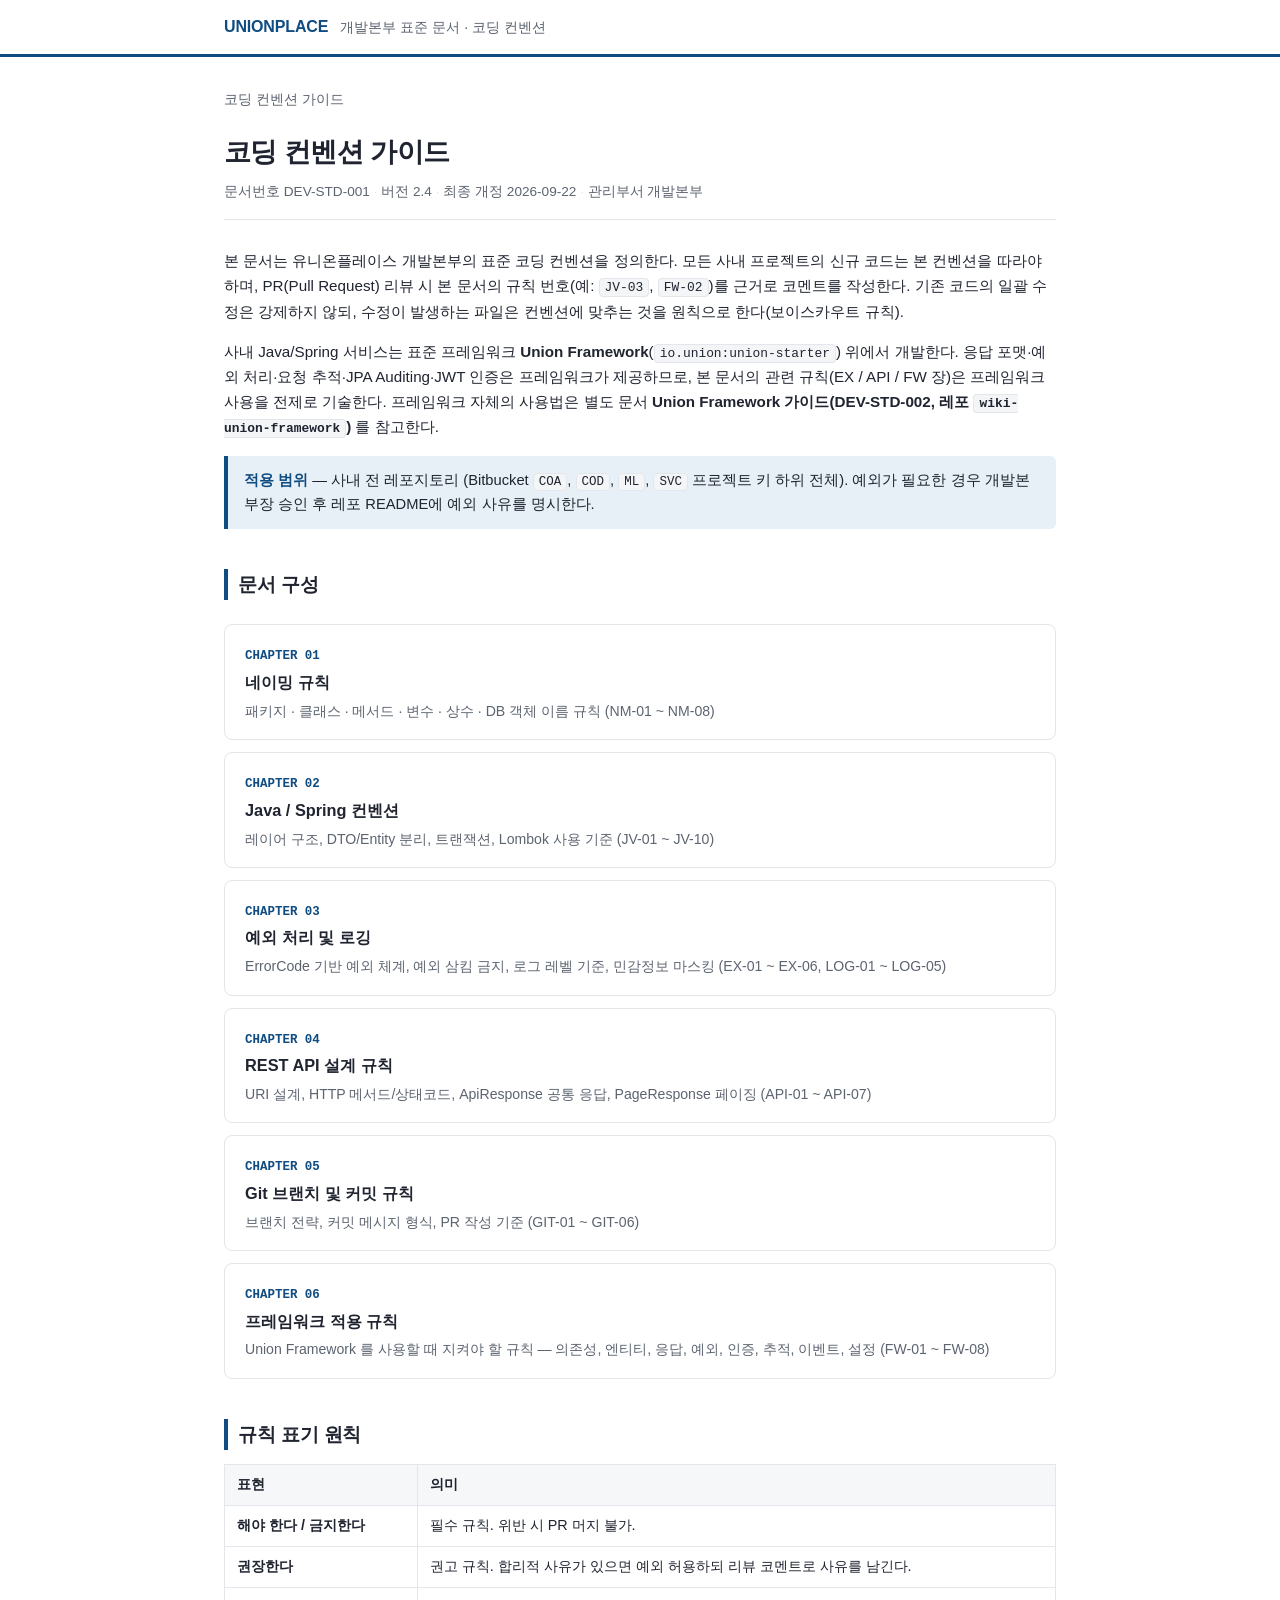
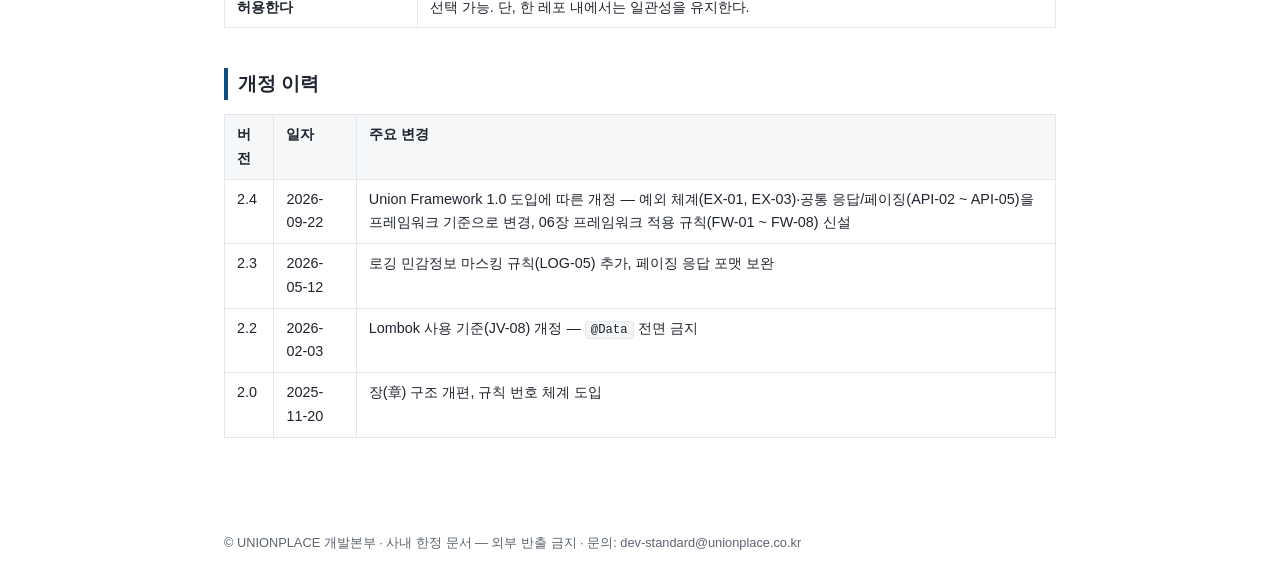
==== index.html @ c629ef0d "first commit" ====
<!DOCTYPE html>
<html lang="ko">
<head>
<meta charset="UTF-8">
<meta name="viewport" content="width=device-width, initial-scale=1.0">
<title>유니온플레이스 코딩 컨벤션 가이드</title>
<link rel="stylesheet" href="style.css">
</head>
<body>

<div class="topbar">
  <div class="inner">
    <span class="org">UNIONPLACE</span>
    <span class="doc">개발본부 표준 문서 · 코딩 컨벤션</span>
  </div>
</div>

<div class="page">
  <div class="breadcrumb">코딩 컨벤션 가이드</div>

  <h1>코딩 컨벤션 가이드</h1>
  <div class="doc-meta">
    <span>문서번호 DEV-STD-001</span>
    <span>버전 2.4</span>
    <span>최종 개정 2026-09-22</span>
    <span>관리부서 개발본부</span>
  </div>

  <p>
    본 문서는 유니온플레이스 개발본부의 표준 코딩 컨벤션을 정의한다.
    모든 사내 프로젝트의 신규 코드는 본 컨벤션을 따라야 하며,
    PR(Pull Request) 리뷰 시 본 문서의 규칙 번호(예: <code>JV-03</code>, <code>FW-02</code>)를 근거로 코멘트를 작성한다.
    기존 코드의 일괄 수정은 강제하지 않되, 수정이 발생하는 파일은 컨벤션에 맞추는 것을 원칙으로 한다(보이스카우트 규칙).
  </p>
  <p>
    사내 Java/Spring 서비스는 표준 프레임워크 <strong>Union Framework</strong>(<code>io.union:union-starter</code>) 위에서 개발한다.
    응답 포맷·예외 처리·요청 추적·JPA Auditing·JWT 인증은 프레임워크가 제공하므로, 본 문서의 관련 규칙(EX / API / FW 장)은
    프레임워크 사용을 전제로 기술한다. 프레임워크 자체의 사용법은 별도 문서 <strong>Union Framework 가이드(DEV-STD-002, 레포 <code>wiki-union-framework</code>)</strong> 를 참고한다.
  </p>

  <div class="callout">
    <strong>적용 범위</strong> — 사내 전 레포지토리 (Bitbucket <code>COA</code>, <code>COD</code>, <code>ML</code>, <code>SVC</code> 프로젝트 키 하위 전체).
    예외가 필요한 경우 개발본부장 승인 후 레포 README에 예외 사유를 명시한다.
  </div>

  <h2>문서 구성</h2>
  <ul class="toc-list">
    <li>
      <a href="01-naming.html">
        <span class="toc-no">CHAPTER 01</span>
        <span class="toc-title">네이밍 규칙</span>
        <span class="toc-desc">패키지 · 클래스 · 메서드 · 변수 · 상수 · DB 객체 이름 규칙 (NM-01 ~ NM-08)</span>
      </a>
    </li>
    <li>
      <a href="02-java-spring.html">
        <span class="toc-no">CHAPTER 02</span>
        <span class="toc-title">Java / Spring 컨벤션</span>
        <span class="toc-desc">레이어 구조, DTO/Entity 분리, 트랜잭션, Lombok 사용 기준 (JV-01 ~ JV-10)</span>
      </a>
    </li>
    <li>
      <a href="03-exception-logging.html">
        <span class="toc-no">CHAPTER 03</span>
        <span class="toc-title">예외 처리 및 로깅</span>
        <span class="toc-desc">ErrorCode 기반 예외 체계, 예외 삼킴 금지, 로그 레벨 기준, 민감정보 마스킹 (EX-01 ~ EX-06, LOG-01 ~ LOG-05)</span>
      </a>
    </li>
    <li>
      <a href="04-rest-api.html">
        <span class="toc-no">CHAPTER 04</span>
        <span class="toc-title">REST API 설계 규칙</span>
        <span class="toc-desc">URI 설계, HTTP 메서드/상태코드, ApiResponse 공통 응답, PageResponse 페이징 (API-01 ~ API-07)</span>
      </a>
    </li>
    <li>
      <a href="05-git.html">
        <span class="toc-no">CHAPTER 05</span>
        <span class="toc-title">Git 브랜치 및 커밋 규칙</span>
        <span class="toc-desc">브랜치 전략, 커밋 메시지 형식, PR 작성 기준 (GIT-01 ~ GIT-06)</span>
      </a>
    </li>
    <li>
      <a href="06-framework-rules.html">
        <span class="toc-no">CHAPTER 06</span>
        <span class="toc-title">프레임워크 적용 규칙</span>
        <span class="toc-desc">Union Framework 를 사용할 때 지켜야 할 규칙 — 의존성, 엔티티, 응답, 예외, 인증, 추적, 이벤트, 설정 (FW-01 ~ FW-08)</span>
      </a>
    </li>
  </ul>

  <h2>규칙 표기 원칙</h2>
  <table>
    <tr><th>표현</th><th>의미</th></tr>
    <tr><td><strong>해야 한다 / 금지한다</strong></td><td>필수 규칙. 위반 시 PR 머지 불가.</td></tr>
    <tr><td><strong>권장한다</strong></td><td>권고 규칙. 합리적 사유가 있으면 예외 허용하되 리뷰 코멘트로 사유를 남긴다.</td></tr>
    <tr><td><strong>허용한다</strong></td><td>선택 가능. 단, 한 레포 내에서는 일관성을 유지한다.</td></tr>
  </table>

  <h2>개정 이력</h2>
  <table>
    <tr><th>버전</th><th>일자</th><th>주요 변경</th></tr>
    <tr><td>2.4</td><td>2026-09-22</td><td>Union Framework 1.0 도입에 따른 개정 — 예외 체계(EX-01, EX-03)·공통 응답/페이징(API-02 ~ API-05)을 프레임워크 기준으로 변경, 06장 프레임워크 적용 규칙(FW-01 ~ FW-08) 신설</td></tr>
    <tr><td>2.3</td><td>2026-05-12</td><td>로깅 민감정보 마스킹 규칙(LOG-05) 추가, 페이징 응답 포맷 보완</td></tr>
    <tr><td>2.2</td><td>2026-02-03</td><td>Lombok 사용 기준(JV-08) 개정 — <code>@Data</code> 전면 금지</td></tr>
    <tr><td>2.0</td><td>2025-11-20</td><td>장(章) 구조 개편, 규칙 번호 체계 도입</td></tr>
  </table>
</div>

<footer class="doc-footer">
  © UNIONPLACE 개발본부 · 사내 한정 문서 — 외부 반출 금지 · 문의: dev-standard@unionplace.co.kr
</footer>

</body>
</html>
---- style.css ----
:root {
  --ink: #1f2430;
  --muted: #5c6470;
  --line: #e3e6ea;
  --bg: #ffffff;
  --bg-soft: #f6f7f9;
  --accent: #0f4c81;        /* Union 딥 블루 */
  --accent-soft: #e8f0f7;
  --good: #1a7f4b;
  --bad: #b3392f;
  --code-bg: #f4f5f7;
}

* { box-sizing: border-box; }

body {
  margin: 0;
  font-family: "Pretendard", "Apple SD Gothic Neo", "Malgun Gothic", sans-serif;
  color: var(--ink);
  background: var(--bg);
  line-height: 1.65;
}

/* 상단 바 */
.topbar {
  border-bottom: 3px solid var(--accent);
  background: var(--bg);
}
.topbar .inner {
  max-width: 880px;
  margin: 0 auto;
  padding: 14px 24px;
  display: flex;
  align-items: baseline;
  gap: 12px;
}
.topbar .org { font-weight: 700; color: var(--accent); letter-spacing: -0.01em; }
.topbar .doc { color: var(--muted); font-size: 0.9rem; }

/* 본문 */
.page {
  max-width: 880px;
  margin: 0 auto;
  padding: 32px 24px 80px;
}

.breadcrumb { font-size: 0.85rem; color: var(--muted); margin-bottom: 18px; }
.breadcrumb a { color: var(--accent); text-decoration: none; }
.breadcrumb a:hover { text-decoration: underline; }

h1 { font-size: 1.7rem; letter-spacing: -0.02em; margin: 0 0 6px; }
.doc-meta {
  font-size: 0.85rem;
  color: var(--muted);
  margin-bottom: 28px;
  padding-bottom: 16px;
  border-bottom: 1px solid var(--line);
}
.doc-meta span + span::before { content: " · "; color: var(--line); }

h2 {
  font-size: 1.2rem;
  margin: 40px 0 12px;
  padding-left: 10px;
  border-left: 4px solid var(--accent);
  letter-spacing: -0.01em;
}
h3 { font-size: 1.02rem; margin: 26px 0 8px; }

p, li { font-size: 0.95rem; }
ul { padding-left: 22px; }

a { color: var(--accent); }

/* 코드 */
code {
  font-family: "JetBrains Mono", "D2Coding", Consolas, monospace;
  font-size: 0.85em;
  background: var(--code-bg);
  border: 1px solid var(--line);
  border-radius: 4px;
  padding: 1px 5px;
}
pre {
  background: var(--code-bg);
  border: 1px solid var(--line);
  border-radius: 6px;
  padding: 14px 16px;
  overflow-x: auto;
  font-size: 0.84rem;
  line-height: 1.55;
}
pre code { background: none; border: none; padding: 0; }

/* 좋은 예 / 나쁜 예 */
.example { border-radius: 6px; padding: 12px 16px; margin: 10px 0; }
.example pre { margin: 8px 0 0; background: #fff; }
.example .label { font-weight: 700; font-size: 0.85rem; }
.example.good { background: #eef7f1; border: 1px solid #cfe7d8; }
.example.good .label { color: var(--good); }
.example.bad { background: #fbeeec; border: 1px solid #f0d4d0; }
.example.bad .label { color: var(--bad); }

/* 규칙 번호 */
.rule-id {
  display: inline-block;
  font-family: "JetBrains Mono", monospace;
  font-size: 0.75rem;
  font-weight: 700;
  color: var(--accent);
  background: var(--accent-soft);
  border-radius: 4px;
  padding: 1px 8px;
  margin-right: 8px;
  vertical-align: middle;
}

/* 표 */
table { border-collapse: collapse; width: 100%; margin: 14px 0; font-size: 0.9rem; }
th, td { border: 1px solid var(--line); padding: 8px 12px; text-align: left; vertical-align: top; }
th { background: var(--bg-soft); font-weight: 600; }

/* 콜아웃 */
.callout {
  background: var(--accent-soft);
  border-left: 4px solid var(--accent);
  border-radius: 0 6px 6px 0;
  padding: 12px 16px;
  margin: 16px 0;
  font-size: 0.92rem;
}
.callout strong:first-child { color: var(--accent); }

/* index 카드 목록 */
.toc-list { list-style: none; padding: 0; margin: 24px 0; }
.toc-list li {
  border: 1px solid var(--line);
  border-radius: 8px;
  margin-bottom: 12px;
  transition: border-color 0.15s;
}
.toc-list li:hover { border-color: var(--accent); }
.toc-list a {
  display: block;
  padding: 16px 20px;
  text-decoration: none;
  color: inherit;
}
.toc-list .toc-no {
  font-family: "JetBrains Mono", monospace;
  font-size: 0.78rem;
  font-weight: 700;
  color: var(--accent);
}
.toc-list .toc-title { font-weight: 700; font-size: 1.02rem; display: block; margin: 2px 0; }
.toc-list .toc-desc { font-size: 0.88rem; color: var(--muted); }

/* 페이지 하단 내비게이션 */
.page-nav {
  display: flex;
  justify-content: space-between;
  margin-top: 56px;
  padding-top: 18px;
  border-top: 1px solid var(--line);
  font-size: 0.9rem;
}
.page-nav a { text-decoration: none; }
.page-nav a:hover { text-decoration: underline; }

footer.doc-footer {
  max-width: 880px;
  margin: 0 auto;
  padding: 0 24px 40px;
  font-size: 0.8rem;
  color: var(--muted);
}
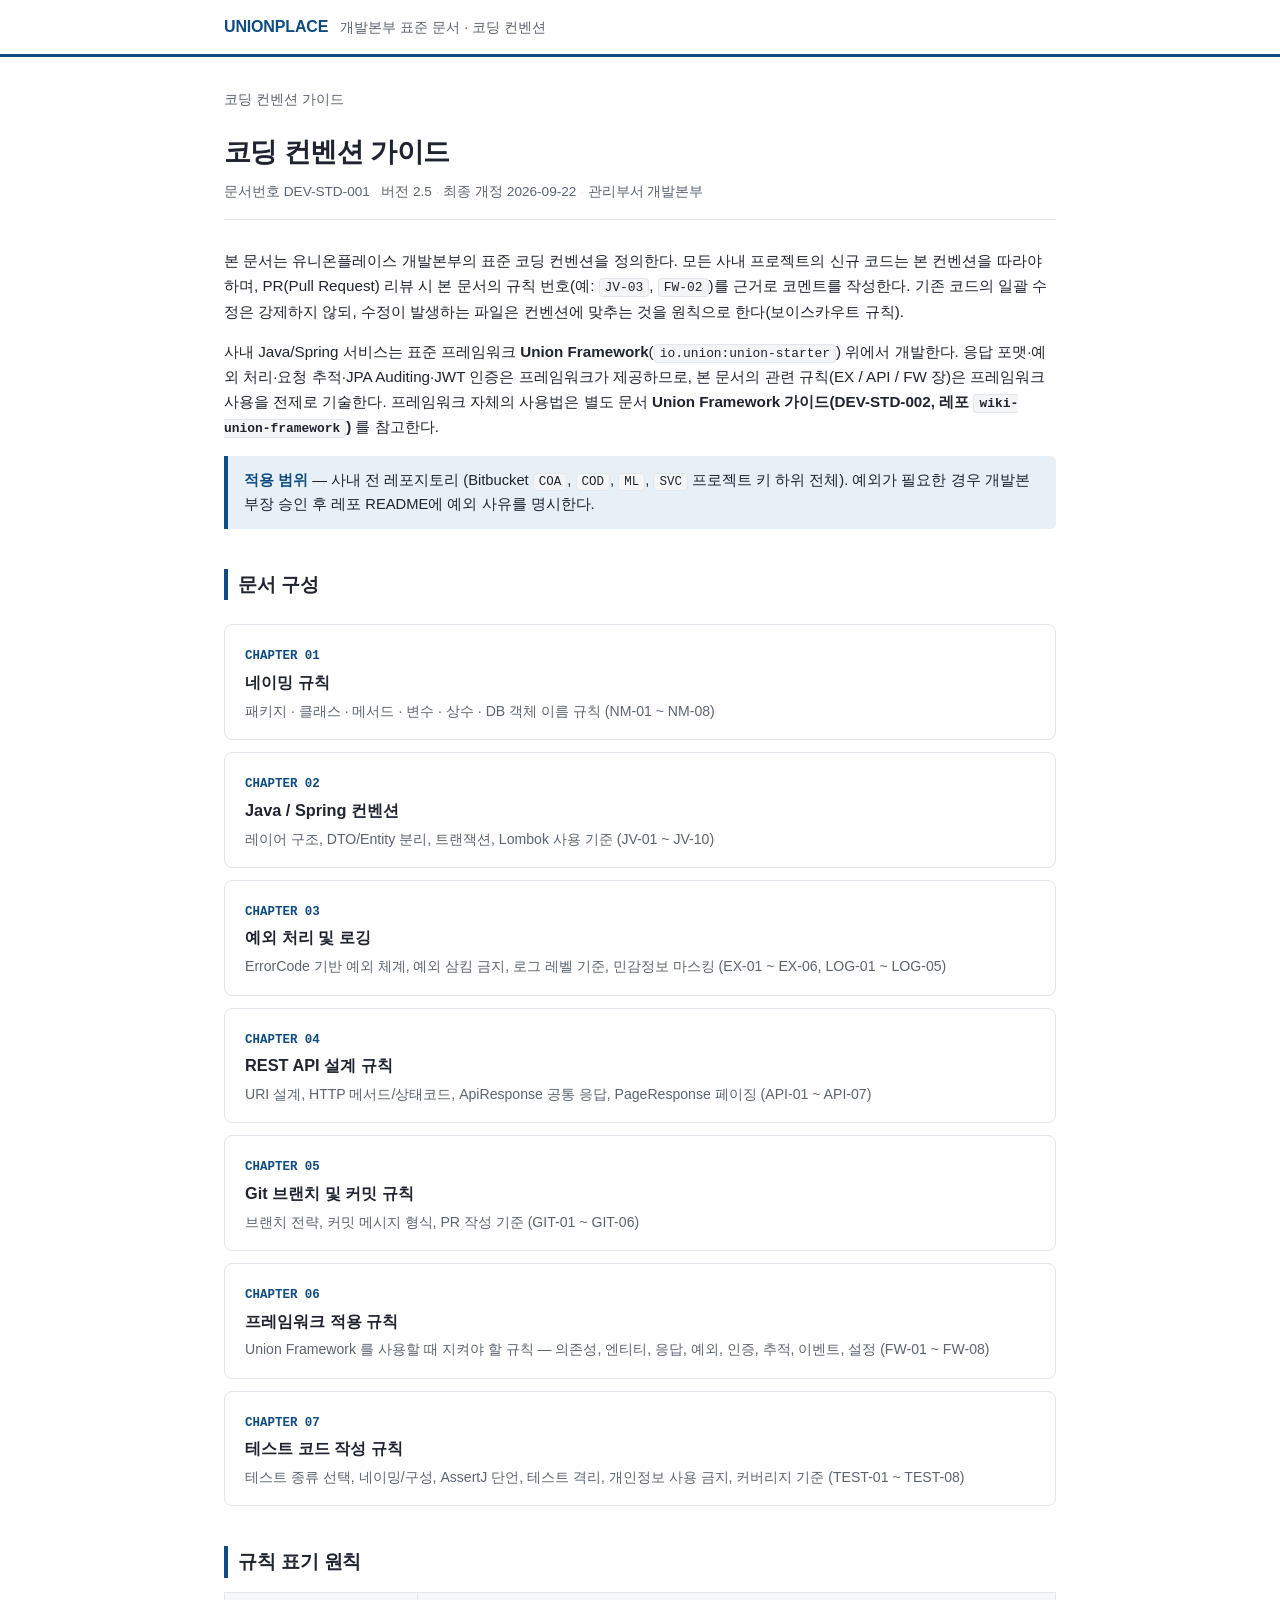
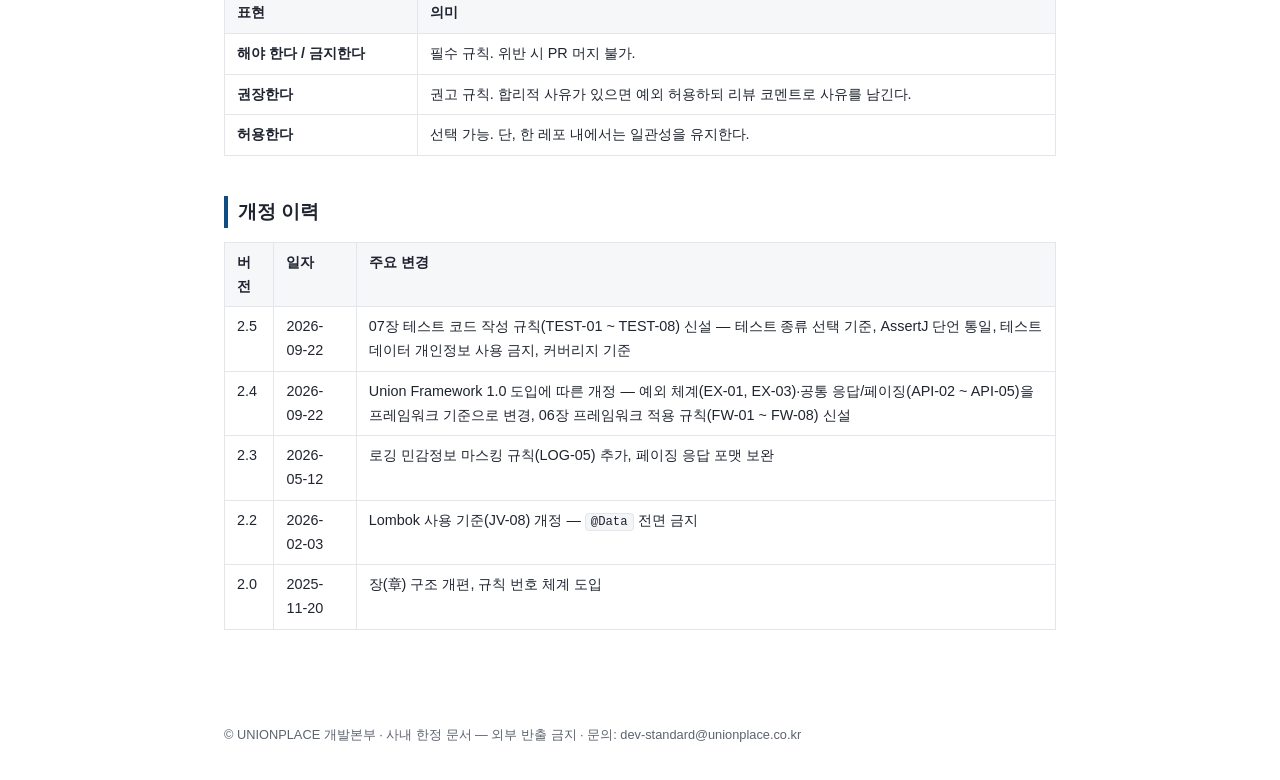
==== commit 275848ec: "docs: 07장 테스트 코드 작성 규칙(TEST-01 ~ TEST-08) 신설 테스트 코드 기준이 문서화되어 있지 않아 PR 리뷰 시 근거로 삼을 규칙이 없었다. 테스트 종류 선" ====
--- a/index.html
+++ b/index.html
@@ -21,7 +21,7 @@
   <h1>코딩 컨벤션 가이드</h1>
   <div class="doc-meta">
     <span>문서번호 DEV-STD-001</span>
-    <span>버전 2.4</span>
+    <span>버전 2.5</span>
     <span>최종 개정 2026-09-22</span>
     <span>관리부서 개발본부</span>
   </div>
@@ -87,6 +87,13 @@
         <span class="toc-desc">Union Framework 를 사용할 때 지켜야 할 규칙 — 의존성, 엔티티, 응답, 예외, 인증, 추적, 이벤트, 설정 (FW-01 ~ FW-08)</span>
       </a>
     </li>
+    <li>
+      <a href="07-testing.html">
+        <span class="toc-no">CHAPTER 07</span>
+        <span class="toc-title">테스트 코드 작성 규칙</span>
+        <span class="toc-desc">테스트 종류 선택, 네이밍/구성, AssertJ 단언, 테스트 격리, 개인정보 사용 금지, 커버리지 기준 (TEST-01 ~ TEST-08)</span>
+      </a>
+    </li>
   </ul>
 
   <h2>규칙 표기 원칙</h2>
@@ -100,6 +107,7 @@
   <h2>개정 이력</h2>
   <table>
     <tr><th>버전</th><th>일자</th><th>주요 변경</th></tr>
+    <tr><td>2.5</td><td>2026-09-22</td><td>07장 테스트 코드 작성 규칙(TEST-01 ~ TEST-08) 신설 — 테스트 종류 선택 기준, AssertJ 단언 통일, 테스트 데이터 개인정보 사용 금지, 커버리지 기준</td></tr>
     <tr><td>2.4</td><td>2026-09-22</td><td>Union Framework 1.0 도입에 따른 개정 — 예외 체계(EX-01, EX-03)·공통 응답/페이징(API-02 ~ API-05)을 프레임워크 기준으로 변경, 06장 프레임워크 적용 규칙(FW-01 ~ FW-08) 신설</td></tr>
     <tr><td>2.3</td><td>2026-05-12</td><td>로깅 민감정보 마스킹 규칙(LOG-05) 추가, 페이징 응답 포맷 보완</td></tr>
     <tr><td>2.2</td><td>2026-02-03</td><td>Lombok 사용 기준(JV-08) 개정 — <code>@Data</code> 전면 금지</td></tr>
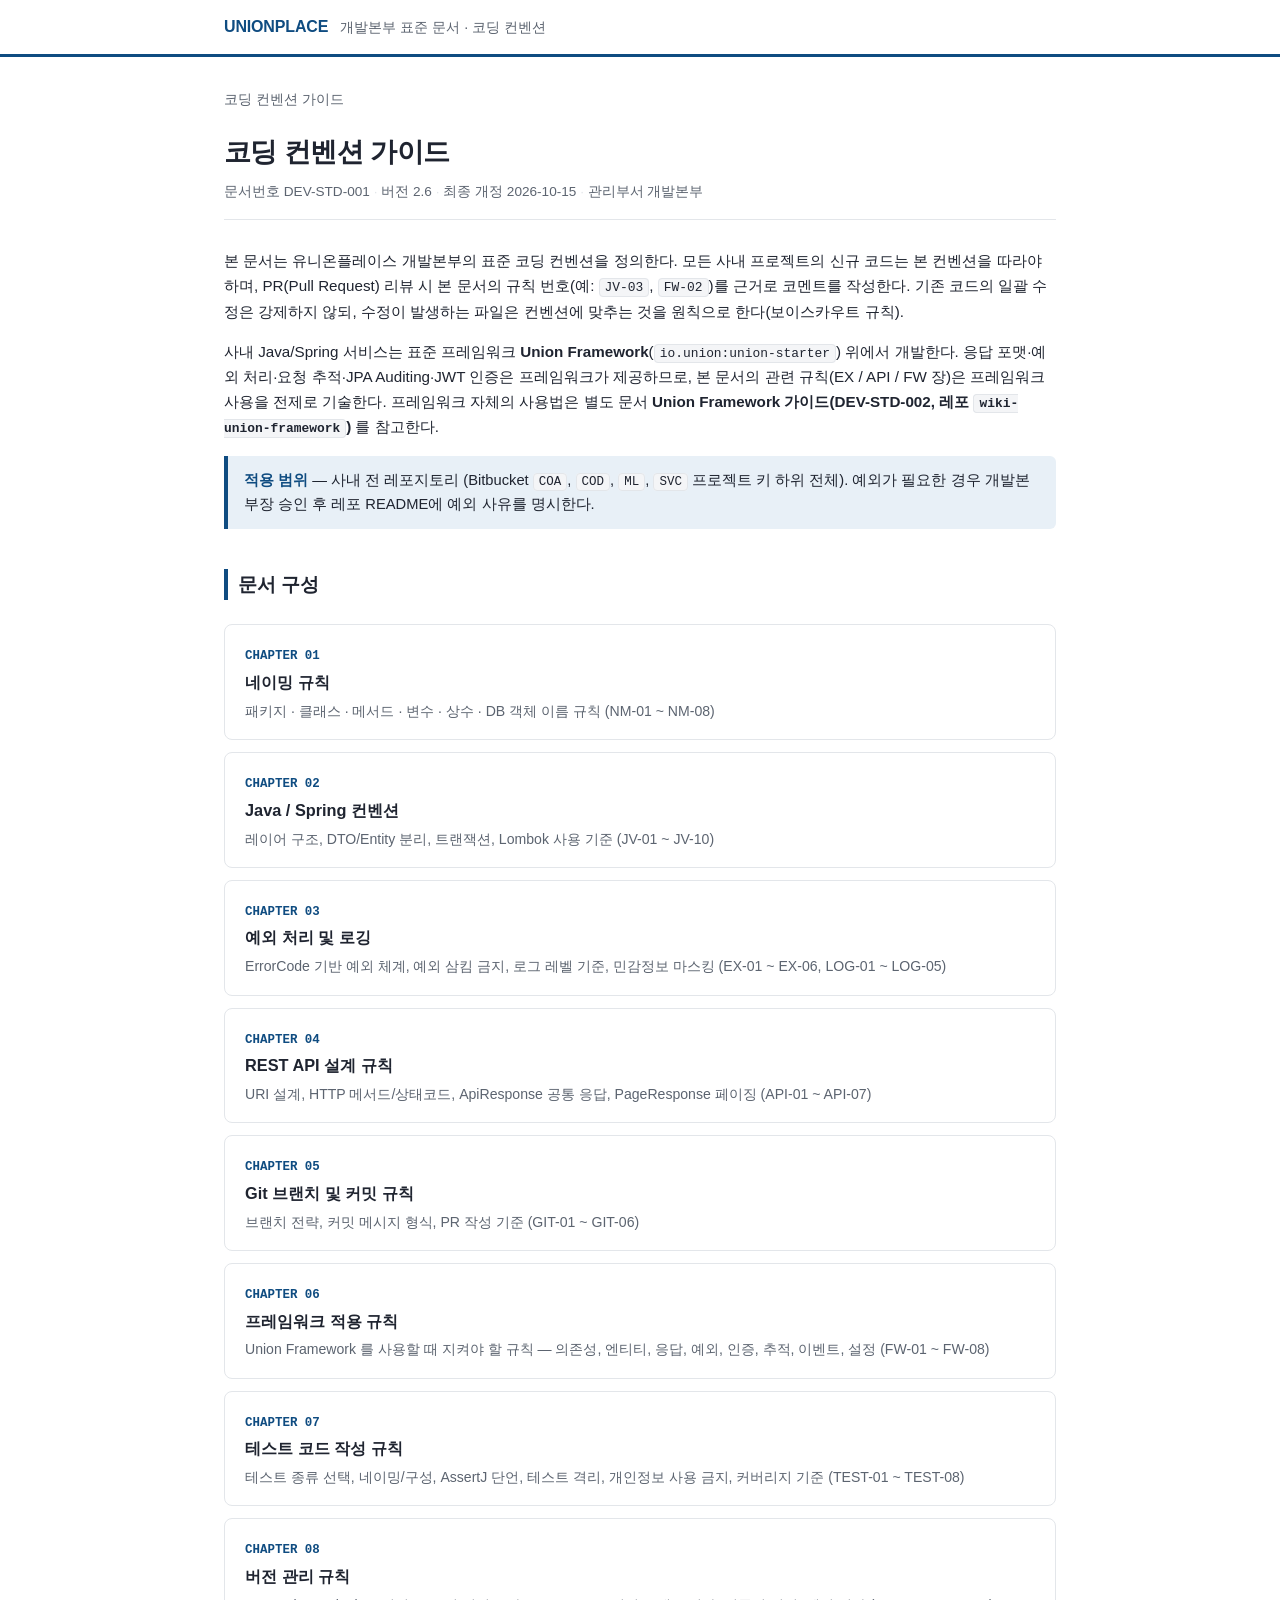
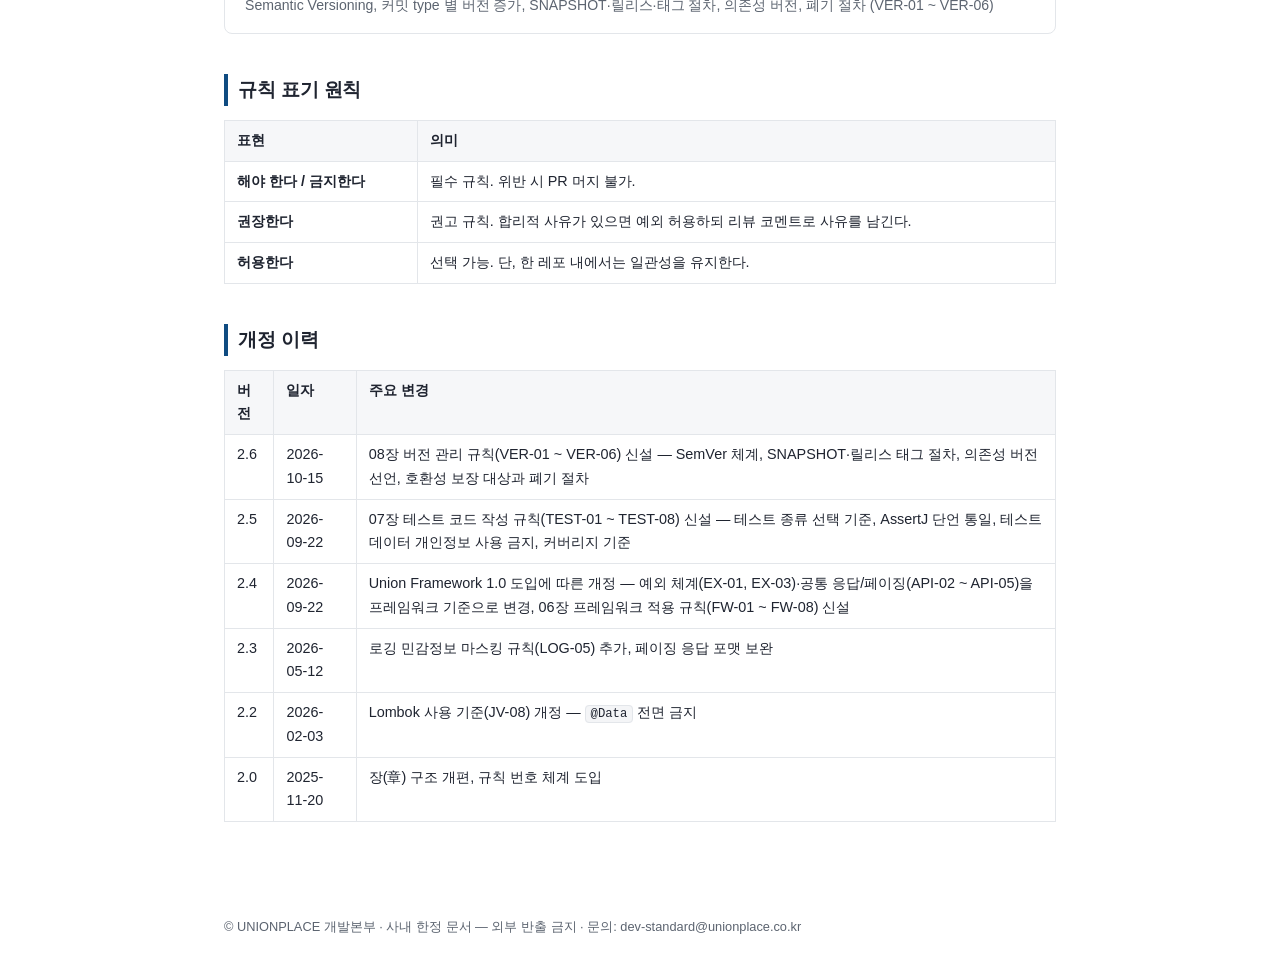
==== commit 88f7aead: "docs: 버전 관리 규칙(08장) 추가 SemVer 체계, 커밋 type별 버전 증가, SNAPSHOT·릴리스·태그 절차, 의존성 버전 선언, 호환성 보장 대상과 폐기 절차(VE" ====
--- a/index.html
+++ b/index.html
@@ -21,8 +21,8 @@
   <h1>코딩 컨벤션 가이드</h1>
   <div class="doc-meta">
     <span>문서번호 DEV-STD-001</span>
-    <span>버전 2.5</span>
-    <span>최종 개정 2026-09-22</span>
+    <span>버전 2.6</span>
+    <span>최종 개정 2026-10-15</span>
     <span>관리부서 개발본부</span>
   </div>
 
@@ -94,6 +94,13 @@
         <span class="toc-desc">테스트 종류 선택, 네이밍/구성, AssertJ 단언, 테스트 격리, 개인정보 사용 금지, 커버리지 기준 (TEST-01 ~ TEST-08)</span>
       </a>
     </li>
+    <li>
+      <a href="08-versioning.html">
+        <span class="toc-no">CHAPTER 08</span>
+        <span class="toc-title">버전 관리 규칙</span>
+        <span class="toc-desc">Semantic Versioning, 커밋 type 별 버전 증가, SNAPSHOT·릴리스·태그 절차, 의존성 버전, 폐기 절차 (VER-01 ~ VER-06)</span>
+      </a>
+    </li>
   </ul>
 
   <h2>규칙 표기 원칙</h2>
@@ -107,6 +114,7 @@
   <h2>개정 이력</h2>
   <table>
     <tr><th>버전</th><th>일자</th><th>주요 변경</th></tr>
+    <tr><td>2.6</td><td>2026-10-15</td><td>08장 버전 관리 규칙(VER-01 ~ VER-06) 신설 — SemVer 체계, SNAPSHOT·릴리스 태그 절차, 의존성 버전 선언, 호환성 보장 대상과 폐기 절차</td></tr>
     <tr><td>2.5</td><td>2026-09-22</td><td>07장 테스트 코드 작성 규칙(TEST-01 ~ TEST-08) 신설 — 테스트 종류 선택 기준, AssertJ 단언 통일, 테스트 데이터 개인정보 사용 금지, 커버리지 기준</td></tr>
     <tr><td>2.4</td><td>2026-09-22</td><td>Union Framework 1.0 도입에 따른 개정 — 예외 체계(EX-01, EX-03)·공통 응답/페이징(API-02 ~ API-05)을 프레임워크 기준으로 변경, 06장 프레임워크 적용 규칙(FW-01 ~ FW-08) 신설</td></tr>
     <tr><td>2.3</td><td>2026-05-12</td><td>로깅 민감정보 마스킹 규칙(LOG-05) 추가, 페이징 응답 포맷 보완</td></tr>
